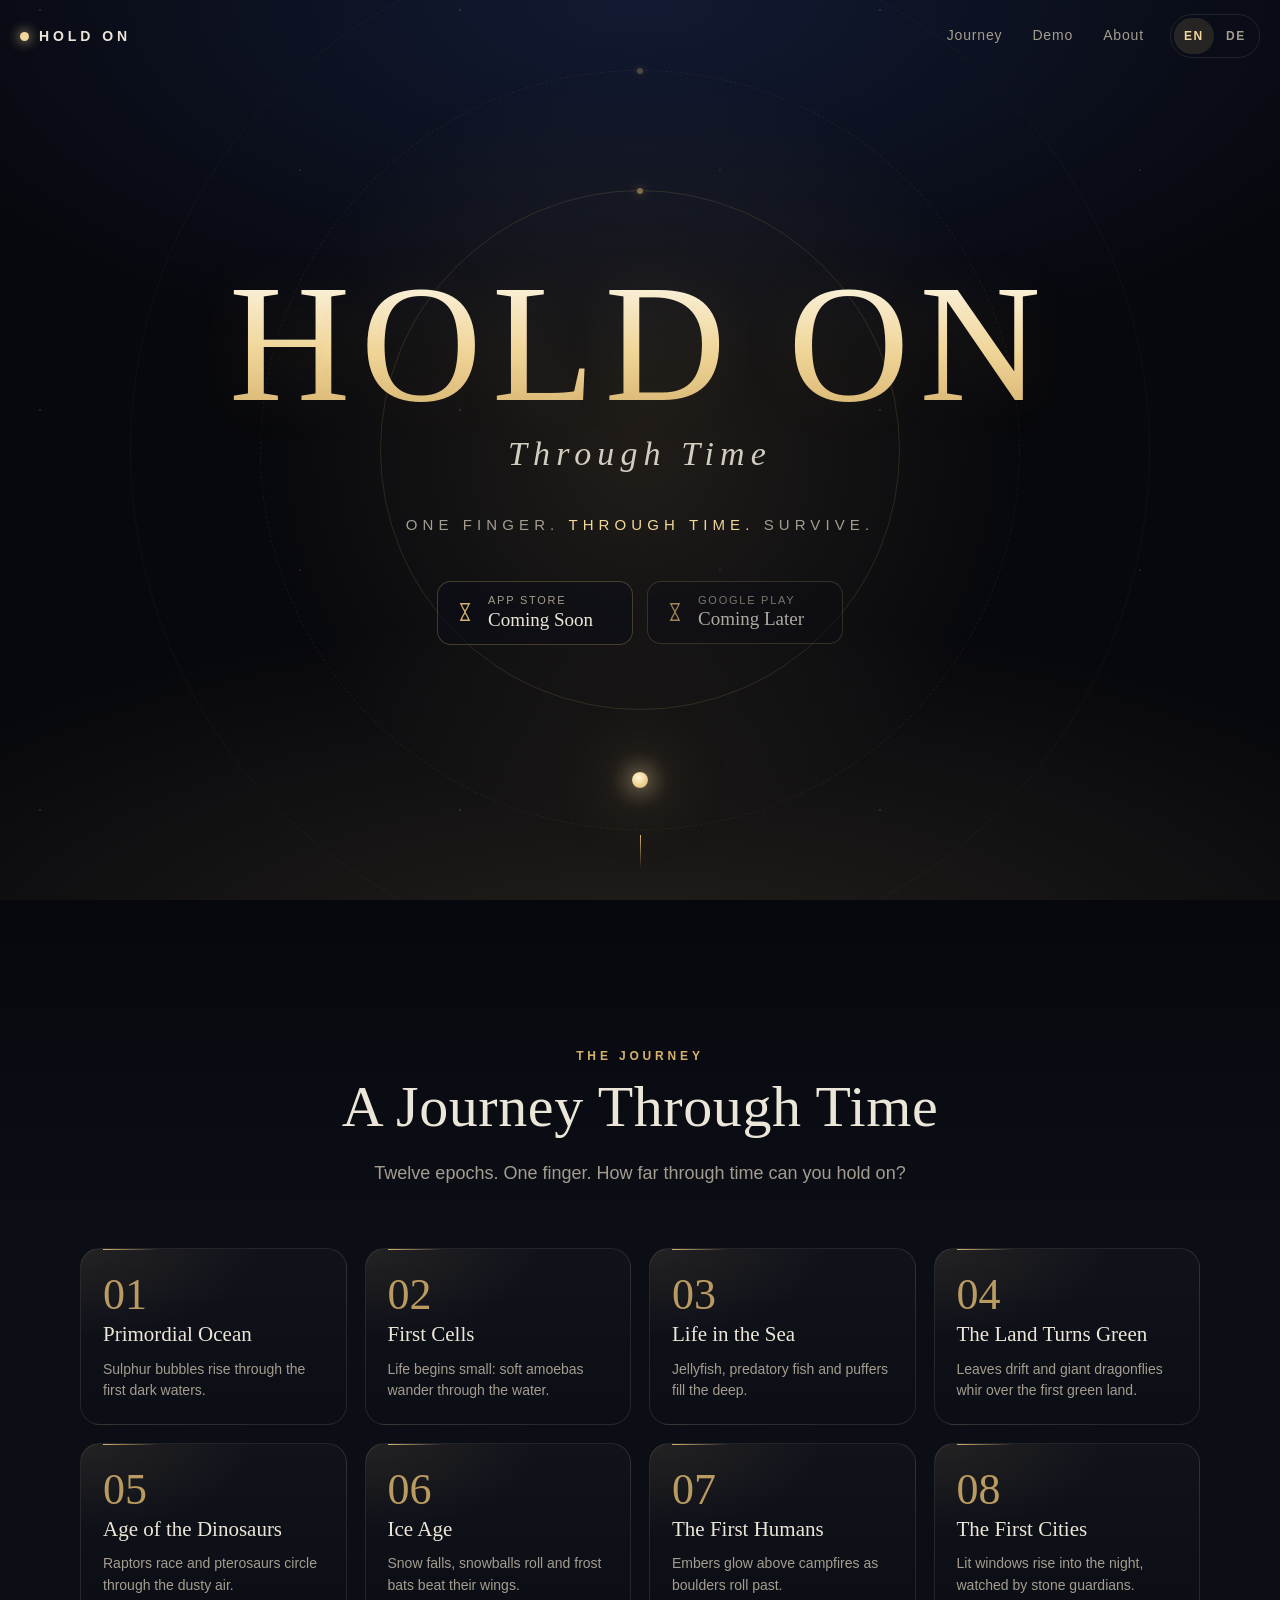
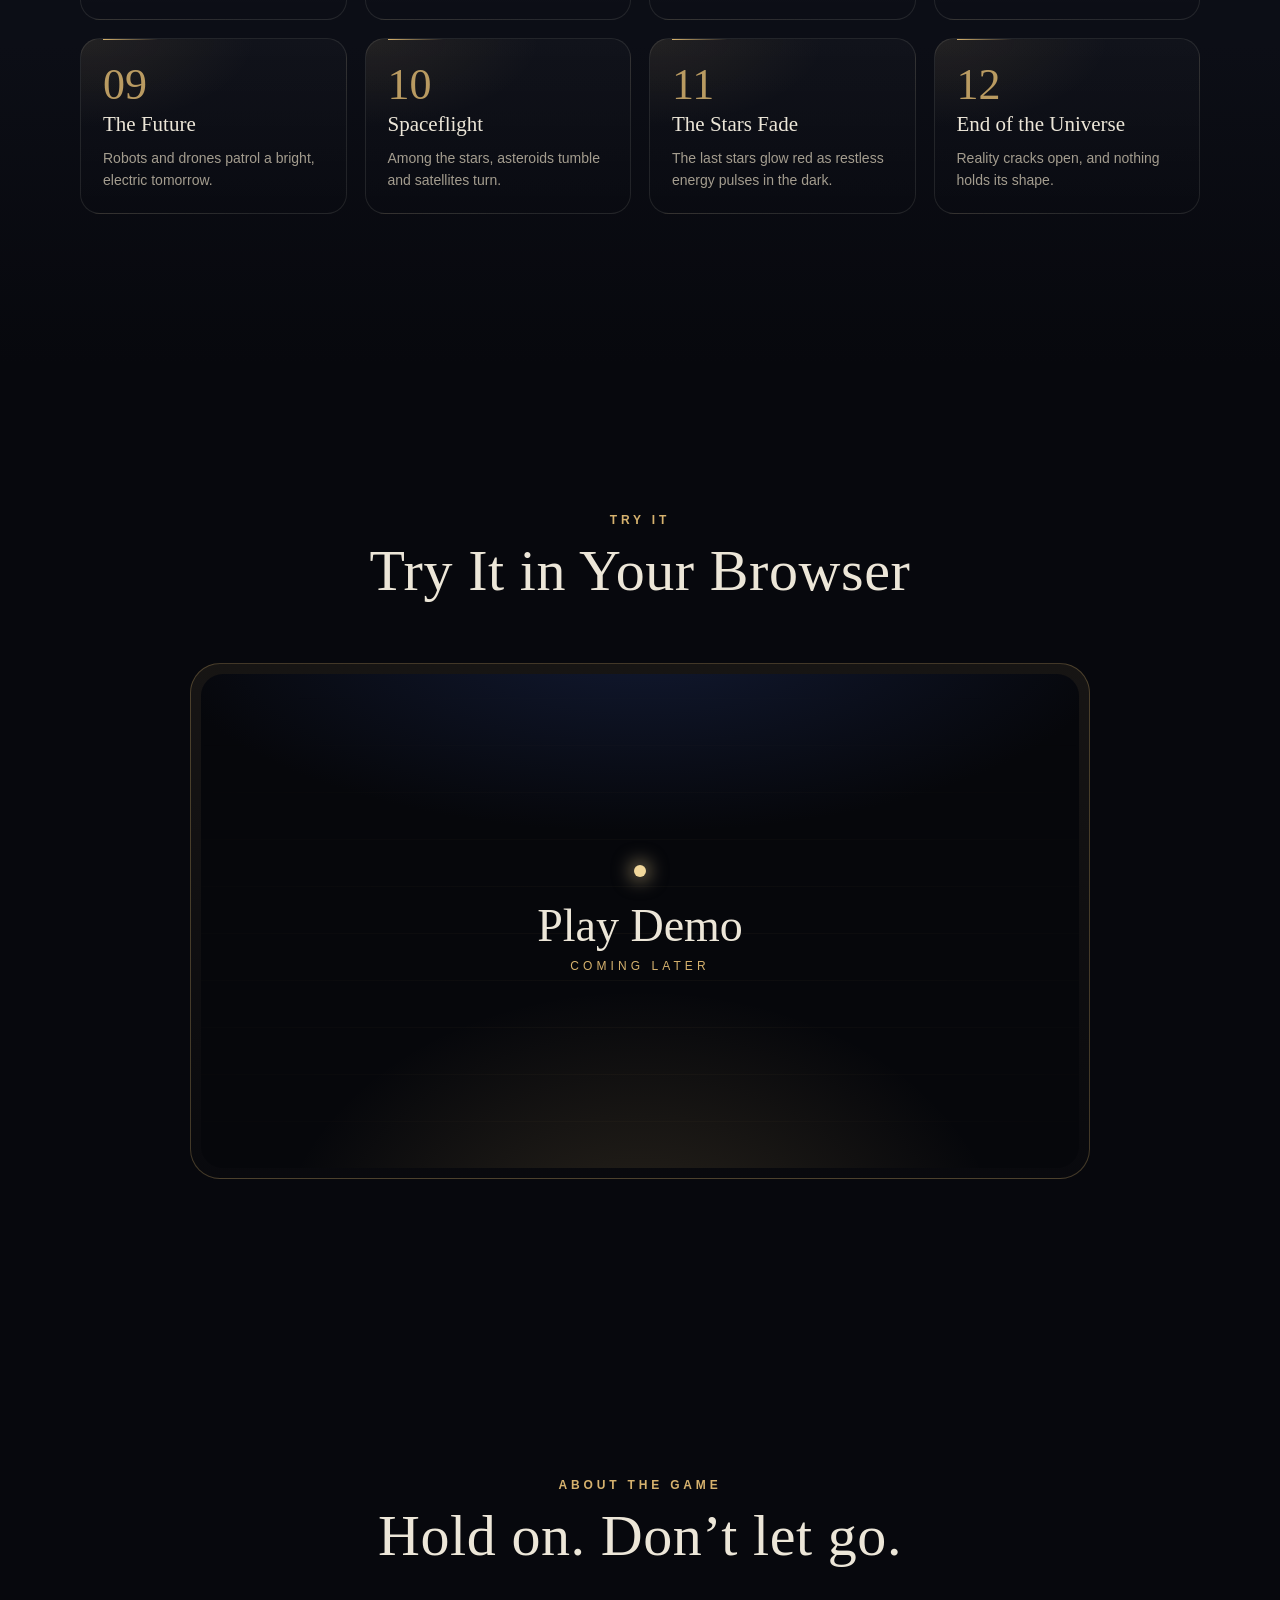
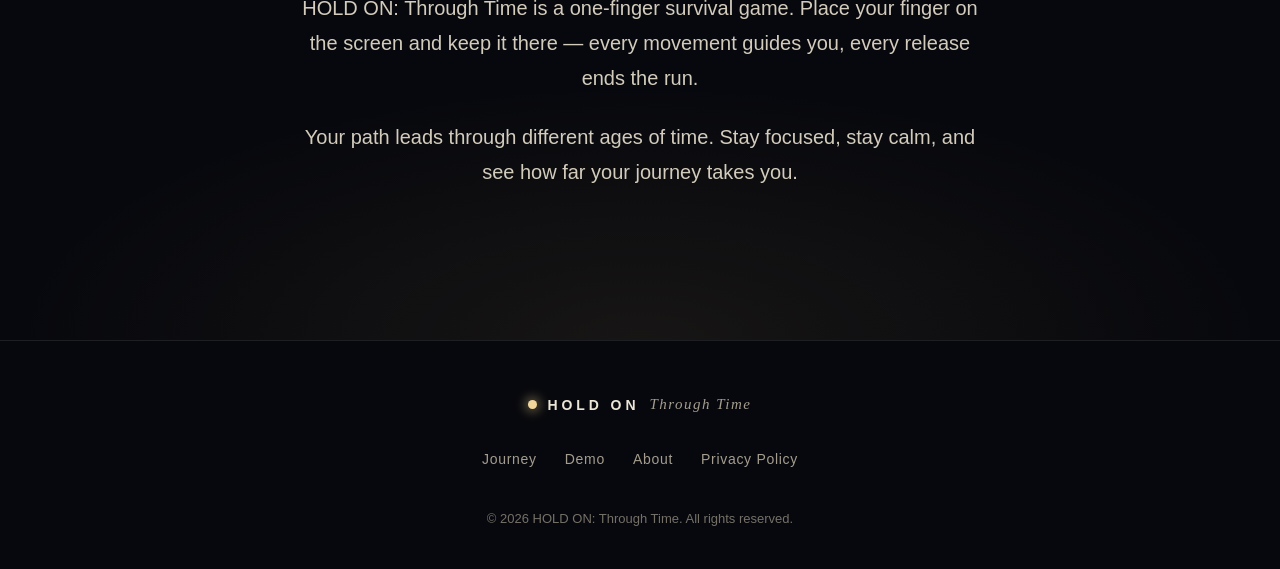
==== index.html @ a0642a9c "Add initial public website files" ====
<!doctype html>
<html lang="en" data-page="home">
  <head>
    <meta charset="utf-8" />
    <meta name="viewport" content="width=device-width, initial-scale=1, viewport-fit=cover" />
    <title>HOLD ON: Through Time</title>
    <meta name="description" content="HOLD ON: Through Time — a one-finger survival game on a journey through the ages." />
    <meta name="theme-color" content="#07080d" />
    <meta name="color-scheme" content="dark" />
    <link rel="icon" href="assets/img/favicon.svg" type="image/svg+xml" />
    <link rel="stylesheet" href="assets/css/style.css" />
  </head>
  <body>
    <a class="skip" href="#main" data-i18n="skip">Skip to content</a>

    <header class="topbar" id="top">
      <a class="brand" href="./" aria-label="HOLD ON: Through Time, home" data-i18n-label="brand.home">
        <span class="brand-dot" aria-hidden="true"></span>
        <span>HOLD ON</span>
      </a>
      <button class="menu-toggle" type="button" aria-expanded="false" aria-controls="site-nav">
        <span class="sr-only" data-i18n="menu">Menu</span>
        <span class="menu-bars" aria-hidden="true"></span>
      </button>
      <nav class="site-nav" id="site-nav" aria-label="Main" data-i18n-label="nav.main">
        <a href="#journey" data-i18n="nav.journey">Journey</a>
        <a href="#demo" data-i18n="nav.demo">Demo</a>
        <a href="#about" data-i18n="nav.about">About</a>
      </nav>
      <!-- Sprachschalter (assets/js/main.js): Wahl wird nur lokal im Browser gespeichert -->
      <div class="lang-toggle" role="group" aria-label="Language" data-i18n-label="lang.group">
        <button type="button" data-set-lang="en" lang="en" aria-label="English" aria-pressed="true">EN</button>
        <button type="button" data-set-lang="de" lang="de" aria-label="Deutsch" aria-pressed="false">DE</button>
      </div>
    </header>

    <main id="main">
      <!-- ========== HERO ========== -->
      <section class="hero" aria-labelledby="hero-title">
        <div class="hero-sky" aria-hidden="true">
          <div class="stars stars-far"></div>
          <div class="stars stars-near"></div>
          <div class="halo"></div>
          <div class="orbit orbit-1"></div>
          <div class="orbit orbit-2"></div>
          <div class="orbit orbit-3"></div>
          <div class="finger-dot"></div>
        </div>

        <div class="hero-content">
          <h1 class="hero-title" id="hero-title">
            <span class="title-main">HOLD ON</span>
            <span class="title-sub">Through Time</span>
          </h1>
          <p class="claim" data-i18n-html="hero.claim">One Finger. <span>Through Time.</span> Survive.</p>

          <ul class="stores" aria-label="Availability" data-i18n-label="stores.label">
            <li class="store">
              <svg class="store-icon" viewBox="0 0 24 24" aria-hidden="true"><path d="M7 3h10M7 21h10M8 3c0 4 3 5.5 4 9-1 3.5-4 5-4 9M16 3c0 4-3 5.5-4 9 1 3.5 4 5 4 9" /></svg>
              <!-- Offizielle Badges von Apple erst mit echtem App-Store-Link (Markenrichtlinien) -->
              <span class="store-text"><small>App Store</small><strong data-i18n="stores.soon">Coming Soon</strong></span>
            </li>
            <li class="store store-later">
              <svg class="store-icon" viewBox="0 0 24 24" aria-hidden="true"><path d="M7 3h10M7 21h10M8 3c0 4 3 5.5 4 9-1 3.5-4 5-4 9M16 3c0 4-3 5.5-4 9 1 3.5 4 5 4 9" /></svg>
              <span class="store-text"><small>Google Play</small><strong data-i18n="stores.later">Coming Later</strong></span>
            </li>
          </ul>
        </div>

        <a class="scroll-cue" href="#journey" aria-label="Scroll to the journey through time" data-i18n-label="hero.scroll">
          <span aria-hidden="true"></span>
        </a>
      </section>

      <!-- ========== JOURNEY THROUGH TIME ========== -->
      <section class="section journey" id="journey" aria-labelledby="journey-title">
        <div class="section-head reveal">
          <p class="eyebrow" data-i18n="journey.eyebrow">The journey</p>
          <h2 id="journey-title" data-i18n="journey.title">A Journey Through Time</h2>
          <p class="lead" data-i18n="journey.lead">Twelve epochs. One finger. How far through time can you hold on?</p>
        </div>

        <ol class="timeline">
          <!--
            Die zwölf Zeitalter aus dem Spiel, in Spielreihenfolge. Englisch hier, Deutsch in
            assets/js/i18n.js (epoch.N.name / epoch.N.desc). data-name-de ist der Name im Spiel.
            data-epoch und epoch-num nicht verändern.
          -->
          <li class="epoch reveal" data-epoch="1" data-name-de="Urozean">
            <span class="epoch-num">01</span>
            <span class="epoch-name" data-i18n="epoch.1.name">Primordial Ocean</span>
            <p class="epoch-desc" data-i18n="epoch.1.desc">Sulphur bubbles rise through the first dark waters.</p>
          </li>
          <li class="epoch reveal" data-epoch="2" data-name-de="Erste Zellen">
            <span class="epoch-num">02</span>
            <span class="epoch-name" data-i18n="epoch.2.name">First Cells</span>
            <p class="epoch-desc" data-i18n="epoch.2.desc">Life begins small: soft amoebas wander through the water.</p>
          </li>
          <li class="epoch reveal" data-epoch="3" data-name-de="Leben im Meer">
            <span class="epoch-num">03</span>
            <span class="epoch-name" data-i18n="epoch.3.name">Life in the Sea</span>
            <p class="epoch-desc" data-i18n="epoch.3.desc">Jellyfish, predatory fish and puffers fill the deep.</p>
          </li>
          <li class="epoch reveal" data-epoch="4" data-name-de="Das Land wird grün">
            <span class="epoch-num">04</span>
            <span class="epoch-name" data-i18n="epoch.4.name">The Land Turns Green</span>
            <p class="epoch-desc" data-i18n="epoch.4.desc">Leaves drift and giant dragonflies whir over the first green land.</p>
          </li>
          <li class="epoch reveal" data-epoch="5" data-name-de="Zeitalter der Dinosaurier">
            <span class="epoch-num">05</span>
            <span class="epoch-name" data-i18n="epoch.5.name">Age of the Dinosaurs</span>
            <p class="epoch-desc" data-i18n="epoch.5.desc">Raptors race and pterosaurs circle through the dusty air.</p>
          </li>
          <li class="epoch reveal" data-epoch="6" data-name-de="Eiszeit">
            <span class="epoch-num">06</span>
            <span class="epoch-name" data-i18n="epoch.6.name">Ice Age</span>
            <p class="epoch-desc" data-i18n="epoch.6.desc">Snow falls, snowballs roll and frost bats beat their wings.</p>
          </li>
          <li class="epoch reveal" data-epoch="7" data-name-de="Die ersten Menschen">
            <span class="epoch-num">07</span>
            <span class="epoch-name" data-i18n="epoch.7.name">The First Humans</span>
            <p class="epoch-desc" data-i18n="epoch.7.desc">Embers glow above campfires as boulders roll past.</p>
          </li>
          <li class="epoch reveal" data-epoch="8" data-name-de="Die ersten Städte">
            <span class="epoch-num">08</span>
            <span class="epoch-name" data-i18n="epoch.8.name">The First Cities</span>
            <p class="epoch-desc" data-i18n="epoch.8.desc">Lit windows rise into the night, watched by stone guardians.</p>
          </li>
          <li class="epoch reveal" data-epoch="9" data-name-de="Zukunft">
            <span class="epoch-num">09</span>
            <span class="epoch-name" data-i18n="epoch.9.name">The Future</span>
            <p class="epoch-desc" data-i18n="epoch.9.desc">Robots and drones patrol a bright, electric tomorrow.</p>
          </li>
          <li class="epoch reveal" data-epoch="10" data-name-de="Raumfahrt">
            <span class="epoch-num">10</span>
            <span class="epoch-name" data-i18n="epoch.10.name">Spaceflight</span>
            <p class="epoch-desc" data-i18n="epoch.10.desc">Among the stars, asteroids tumble and satellites turn.</p>
          </li>
          <li class="epoch reveal" data-epoch="11" data-name-de="Die Sterne verlöschen">
            <span class="epoch-num">11</span>
            <span class="epoch-name" data-i18n="epoch.11.name">The Stars Fade</span>
            <p class="epoch-desc" data-i18n="epoch.11.desc">The last stars glow red as restless energy pulses in the dark.</p>
          </li>
          <li class="epoch reveal" data-epoch="12" data-name-de="Ende des Universums">
            <span class="epoch-num">12</span>
            <span class="epoch-name" data-i18n="epoch.12.name">End of the Universe</span>
            <p class="epoch-desc" data-i18n="epoch.12.desc">Reality cracks open, and nothing holds its shape.</p>
          </li>
        </ol>
      </section>

      <!-- ========== DEMO ========== -->
      <section class="section demo" id="demo" aria-labelledby="demo-title">
        <div class="section-head reveal">
          <p class="eyebrow" data-i18n="demo.eyebrow">Try it</p>
          <h2 id="demo-title" data-i18n="demo.title">Try It in Your Browser</h2>
        </div>

        <!--
          Platz für die spätere Browser-Demo. Die Demo wird später als eigenes Paket hier eingebunden,
          z. B. als <iframe src="demo/"> im Element #demo-stage. Bis dahin: nur der Hinweis.
        -->
        <div class="demo-frame reveal">
          <div class="demo-stage" id="demo-stage" aria-live="polite">
            <div class="demo-glow" aria-hidden="true"></div>
            <div class="demo-dot" aria-hidden="true"></div>
            <p class="demo-label" data-i18n="demo.label">Play Demo</p>
            <p class="demo-status" data-i18n="demo.status">Coming Later</p>
          </div>
        </div>
      </section>

      <!-- ========== ABOUT ========== -->
      <section class="section about" id="about" aria-labelledby="about-title">
        <div class="about-inner reveal">
          <p class="eyebrow" data-i18n="about.eyebrow">About the game</p>
          <h2 id="about-title" data-i18n="about.title">Hold on. Don’t let go.</h2>
          <p data-i18n="about.p1">
            HOLD ON: Through Time is a one-finger survival game. Place your finger on the screen and keep it
            there — every movement guides you, every release ends the run.
          </p>
          <p data-i18n="about.p2">
            Your path leads through different ages of time. Stay focused, stay calm, and see how far your
            journey takes you.
          </p>
        </div>
      </section>
    </main>

    <footer class="footer">
      <div class="footer-inner">
        <a class="brand brand-footer" href="./"><span class="brand-dot" aria-hidden="true"></span><span>HOLD ON</span><em>Through Time</em></a>
        <nav class="footer-nav" aria-label="Footer" data-i18n-label="nav.footer">
          <a href="#journey" data-i18n="nav.journey">Journey</a>
          <a href="#demo" data-i18n="nav.demo">Demo</a>
          <a href="#about" data-i18n="nav.about">About</a>
          <a href="privacy/" data-i18n="nav.privacy">Privacy Policy</a>
        </nav>
        <p class="copyright">© <span data-year>2026</span> HOLD ON: Through Time. <span data-i18n="footer.rights">All rights reserved.</span></p>
      </div>
    </footer>

    <script src="assets/js/i18n.js" defer></script>
    <script src="assets/js/main.js" defer></script>
  </body>
</html>
---- assets/css/style.css ----
/* HOLD ON: Through Time — offizielle Website
   Dunkel, ruhig, goldene Akzente. Keine externen Schriften, Bilder oder Dienste. */

:root {
  --bg: #07080d;
  --bg-2: #0c0e16;
  --ink: #ece6d8;
  --muted: #a49d8f;
  --faint: rgba(236, 230, 216, 0.1);
  --line: rgba(214, 178, 110, 0.28);
  --gold: #d6b26e;
  --gold-bright: #f1d79b;
  --gold-deep: #8a6a33;
  --night: #121a33;
  --radius: 20px;
  --serif: 'Iowan Old Style', 'Palatino Linotype', Palatino, 'Book Antiqua', Georgia, 'Times New Roman', serif;
  --sans: -apple-system, BlinkMacSystemFont, 'SF Pro Text', 'Segoe UI', Roboto, 'Helvetica Neue', Arial, sans-serif;
  --gutter: max(20px, env(safe-area-inset-left, 0px));
  --ease: cubic-bezier(0.22, 0.61, 0.36, 1);
}

*,
*::before,
*::after {
  box-sizing: border-box;
}

html {
  scroll-behavior: smooth;
  -webkit-text-size-adjust: 100%;
}

body {
  margin: 0;
  background: var(--bg);
  color: var(--ink);
  font: 400 17px/1.65 var(--sans);
  -webkit-font-smoothing: antialiased;
  overflow-x: hidden;
}

a {
  color: inherit;
}

a:focus-visible,
button:focus-visible {
  outline: 2px solid var(--gold-bright);
  outline-offset: 4px;
  border-radius: 6px;
}

.sr-only {
  position: absolute;
  width: 1px;
  height: 1px;
  overflow: hidden;
  clip: rect(0 0 0 0);
  white-space: nowrap;
}

.skip {
  position: absolute;
  left: 16px;
  top: -60px;
  z-index: 100;
  padding: 10px 16px;
  border-radius: 10px;
  background: var(--gold);
  color: #17120a;
  font-weight: 600;
  text-decoration: none;
  transition: top 0.2s;
}

.skip:focus {
  top: 16px;
}

.eyebrow {
  margin: 0 0 14px;
  font: 600 12px/1 var(--sans);
  letter-spacing: 0.32em;
  text-transform: uppercase;
  color: var(--gold);
}

h1,
h2,
h3 {
  font-family: var(--serif);
  font-weight: 400;
  letter-spacing: 0.01em;
  margin: 0;
}

/* ---------- Kopfzeile ---------- */

.topbar {
  position: fixed;
  inset: 0 0 auto;
  z-index: 50;
  display: flex;
  align-items: center;
  justify-content: space-between;
  padding: calc(14px + env(safe-area-inset-top, 0px)) var(--gutter) 14px;
  transition: background 0.4s var(--ease), border-color 0.4s var(--ease);
  border-bottom: 1px solid transparent;
}

.topbar.scrolled {
  background: rgba(7, 8, 13, 0.78);
  -webkit-backdrop-filter: blur(14px);
  backdrop-filter: blur(14px);
  border-bottom-color: var(--faint);
}

.brand {
  display: inline-flex;
  align-items: center;
  gap: 10px;
  font: 600 14px/1 var(--sans);
  letter-spacing: 0.28em;
  text-decoration: none;
}

/* Marke links, Navigation und Sprachschalter rechts */
.topbar .brand {
  margin-right: auto;
}

.brand-dot {
  width: 9px;
  height: 9px;
  border-radius: 50%;
  background: var(--gold-bright);
  box-shadow: 0 0 12px 2px rgba(241, 215, 155, 0.55);
}

.site-nav {
  display: flex;
  gap: 30px;
}

.site-nav a {
  font-size: 14px;
  letter-spacing: 0.06em;
  text-decoration: none;
  color: var(--muted);
  transition: color 0.2s;
}

.site-nav a:hover {
  color: var(--ink);
}

.menu-toggle {
  display: none;
}

/* Sprachschalter EN/DE (nur mit JavaScript, siehe assets/js/main.js) */
.lang-toggle {
  display: none;
  align-items: center;
  gap: 2px;
  margin-left: 26px;
  padding: 3px;
  border: 1px solid var(--faint);
  border-radius: 999px;
}

.js .lang-toggle {
  display: inline-flex;
}

.lang-toggle button {
  min-width: 40px;
  min-height: 36px;
  padding: 0 10px;
  border: 0;
  border-radius: 999px;
  background: none;
  color: var(--muted);
  font: 600 12px/1 var(--sans);
  letter-spacing: 0.14em;
  cursor: pointer;
  transition: color 0.2s, background 0.2s;
}

.lang-toggle button:hover {
  color: var(--ink);
}

.lang-toggle button[aria-pressed='true'] {
  background: rgba(214, 178, 110, 0.14);
  color: var(--gold-bright);
}

@media (max-width: 720px) {
  .lang-toggle {
    order: 1;
    margin-left: 0;
    margin-right: 4px;
  }

  .menu-toggle {
    order: 2;
    display: grid;
    place-items: center;
    width: 44px;
    height: 44px;
    margin-right: -10px;
    padding: 0;
    border: 0;
    background: none;
    color: var(--ink);
    cursor: pointer;
  }

  .menu-bars,
  .menu-bars::before {
    display: block;
    width: 20px;
    height: 1.5px;
    background: currentColor;
    border-radius: 2px;
    transition: transform 0.3s var(--ease);
  }

  .menu-bars {
    position: relative;
    transform: translateY(-3px);
  }

  .menu-bars::before {
    content: '';
    position: absolute;
    top: 6px;
  }

  .menu-toggle[aria-expanded='true'] .menu-bars {
    transform: translateY(0) rotate(45deg);
  }

  .menu-toggle[aria-expanded='true'] .menu-bars::before {
    top: 0;
    transform: rotate(-90deg);
  }

  .site-nav {
    position: absolute;
    top: 100%;
    left: 0;
    right: 0;
    flex-direction: column;
    gap: 0;
    padding: 8px var(--gutter) 18px;
    background: rgba(7, 8, 13, 0.95);
    -webkit-backdrop-filter: blur(14px);
    backdrop-filter: blur(14px);
    border-bottom: 1px solid var(--faint);
    opacity: 0;
    visibility: hidden;
    transform: translateY(-6px);
    transition: opacity 0.25s, transform 0.25s var(--ease), visibility 0.25s;
  }

  .site-nav.open {
    opacity: 1;
    visibility: visible;
    transform: none;
  }

  .site-nav a {
    padding: 13px 0;
    font-size: 17px;
    border-bottom: 1px solid var(--faint);
  }

  .site-nav a:last-child {
    border-bottom: 0;
  }
}

/* ---------- Hero ---------- */

.hero {
  position: relative;
  min-height: 100vh;
  min-height: 100svh;
  display: grid;
  place-items: center;
  padding: 120px var(--gutter) 110px;
  overflow: hidden;
  isolation: isolate;
  background:
    radial-gradient(120% 70% at 50% 110%, rgba(214, 178, 110, 0.14), transparent 60%),
    radial-gradient(90% 60% at 50% 0%, var(--night), transparent 70%),
    var(--bg);
}

.hero-sky {
  position: absolute;
  inset: 0;
  z-index: -1;
  pointer-events: none;
}

/* Sterne: zwei Ebenen aus vielen kleinen radialen Verläufen, langsam driftend */
.stars {
  position: absolute;
  inset: -50% 0 0;
  background-repeat: repeat;
}

.stars-far {
  background-image:
    radial-gradient(1px 1px at 20px 30px, rgba(255, 255, 255, 0.55), transparent 60%),
    radial-gradient(1px 1px at 120px 80px, rgba(255, 255, 255, 0.4), transparent 60%),
    radial-gradient(1px 1px at 200px 160px, rgba(241, 215, 155, 0.5), transparent 60%),
    radial-gradient(1px 1px at 60px 210px, rgba(255, 255, 255, 0.35), transparent 60%),
    radial-gradient(1px 1px at 260px 40px, rgba(255, 255, 255, 0.45), transparent 60%);
  background-size: 300px 260px;
  opacity: 0.7;
  animation: drift 160s linear infinite;
}

.stars-near {
  background-image:
    radial-gradient(1.5px 1.5px at 40px 60px, rgba(255, 255, 255, 0.8), transparent 60%),
    radial-gradient(1.5px 1.5px at 300px 220px, rgba(241, 215, 155, 0.75), transparent 60%),
    radial-gradient(1.2px 1.2px at 170px 330px, rgba(255, 255, 255, 0.6), transparent 60%);
  background-size: 420px 400px;
  opacity: 0.6;
  animation: drift 90s linear infinite;
}

@keyframes drift {
  to {
    transform: translateY(50%);
  }
}

.halo {
  position: absolute;
  left: 50%;
  top: 50%;
  width: min(120vw, 1100px);
  aspect-ratio: 1;
  transform: translate(-50%, -50%);
  background: radial-gradient(closest-side, rgba(214, 178, 110, 0.12), transparent 70%);
  animation: breathe 9s ease-in-out infinite;
}

@keyframes breathe {
  50% {
    opacity: 0.55;
    transform: translate(-50%, -50%) scale(1.06);
  }
}

/* Umlaufbahnen wie ein Zifferblatt der Zeit */
.orbit {
  position: absolute;
  left: 50%;
  top: 50%;
  border-radius: 50%;
  border: 1px solid var(--line);
  transform: translate(-50%, -50%);
}

.orbit::after {
  content: '';
  position: absolute;
  top: -3px;
  left: 50%;
  width: 6px;
  height: 6px;
  margin-left: -3px;
  border-radius: 50%;
  background: var(--gold);
  box-shadow: 0 0 10px rgba(214, 178, 110, 0.8);
}

.orbit-1 {
  width: min(78vw, 520px);
  aspect-ratio: 1;
  opacity: 0.55;
  animation: turn 60s linear infinite;
}

.orbit-2 {
  width: min(108vw, 760px);
  aspect-ratio: 1;
  opacity: 0.32;
  border-style: dashed;
  animation: turn 120s linear infinite reverse;
}

.orbit-3 {
  width: min(140vw, 1020px);
  aspect-ratio: 1;
  opacity: 0.18;
  animation: turn 200s linear infinite;
}

@keyframes turn {
  to {
    transform: translate(-50%, -50%) rotate(360deg);
  }
}

/* Der eine Finger: ein warmer, ruhig schwebender Lichtpunkt */
.finger-dot {
  position: absolute;
  left: 50%;
  top: calc(100% - 120px); /* unter dem Inhalt, über dem Scroll-Hinweis */
  width: 16px;
  height: 16px;
  margin: -8px 0 0 -8px;
  border-radius: 50%;
  background: radial-gradient(circle at 40% 35%, #fff6dd, var(--gold-bright) 45%, var(--gold) 100%);
  box-shadow: 0 0 22px 6px rgba(241, 215, 155, 0.45), 0 0 70px 18px rgba(214, 178, 110, 0.18);
  animation: hover-dot 7s ease-in-out infinite;
}

@keyframes hover-dot {
  25% {
    transform: translate(-26px, -10px);
  }
  50% {
    transform: translate(8px, -22px);
  }
  75% {
    transform: translate(24px, -6px);
  }
}

.hero-content {
  text-align: center;
  max-width: 900px;
  animation: rise 1.4s var(--ease) both;
}

@keyframes rise {
  from {
    opacity: 0;
    transform: translateY(18px);
  }
}

.hero-title {
  display: flex;
  flex-direction: column;
  align-items: center;
  gap: 6px;
}

.title-main {
  font-size: clamp(64px, 16vw, 168px);
  line-height: 0.92;
  letter-spacing: 0.06em;
  background: linear-gradient(180deg, #fbf3df 10%, var(--gold-bright) 55%, var(--gold) 100%);
  -webkit-background-clip: text;
  background-clip: text;
  color: transparent;
  text-shadow: 0 0 60px rgba(214, 178, 110, 0.12);
}

.title-sub {
  font-size: clamp(20px, 4.6vw, 34px);
  font-style: italic;
  letter-spacing: 0.18em;
  color: var(--ink);
  opacity: 0.88;
}

.claim {
  margin: 30px 0 0;
  font: 500 clamp(13px, 3.4vw, 15px) / 1.6 var(--sans);
  letter-spacing: 0.34em;
  text-transform: uppercase;
  color: var(--muted);
}

.claim span {
  color: var(--gold-bright);
}

.stores {
  display: flex;
  flex-wrap: wrap;
  justify-content: center;
  gap: 14px;
  margin: 44px 0 0;
  padding: 0;
  list-style: none;
}

.store {
  display: flex;
  align-items: center;
  gap: 12px;
  min-width: 196px;
  padding: 12px 22px 12px 16px;
  border: 1px solid var(--line);
  border-radius: 14px;
  background: rgba(12, 14, 22, 0.6);
  -webkit-backdrop-filter: blur(8px);
  backdrop-filter: blur(8px);
}

.store-icon {
  width: 22px;
  height: 22px;
  flex: none;
  fill: none;
  stroke: var(--gold);
  stroke-width: 1.4;
  stroke-linecap: round;
  stroke-linejoin: round;
}

.store-text {
  display: flex;
  flex-direction: column;
  text-align: left;
  line-height: 1.25;
}

.store-text small {
  font-size: 11px;
  letter-spacing: 0.16em;
  text-transform: uppercase;
  color: var(--muted);
}

.store-text strong {
  font-family: var(--serif);
  font-weight: 400;
  font-size: 19px;
  color: var(--ink);
}

.store-later {
  opacity: 0.72;
}

.scroll-cue {
  position: absolute;
  bottom: calc(26px + env(safe-area-inset-bottom, 0px));
  left: 50%;
  display: grid;
  place-items: center;
  width: 44px;
  height: 44px;
  margin-left: -22px;
}

.scroll-cue span {
  width: 1px;
  height: 34px;
  background: linear-gradient(var(--gold), transparent);
  animation: cue 2.4s ease-in-out infinite;
}

@keyframes cue {
  0% {
    transform: scaleY(0);
    transform-origin: top;
  }
  50% {
    transform: scaleY(1);
    transform-origin: top;
  }
  51% {
    transform-origin: bottom;
  }
  100% {
    transform: scaleY(0);
    transform-origin: bottom;
  }
}

/* ---------- Abschnitte ---------- */

.section {
  position: relative;
  padding: clamp(90px, 14vw, 150px) var(--gutter);
}

.section-head {
  max-width: 720px;
  margin: 0 auto 60px;
  text-align: center;
}

.section h2 {
  font-size: clamp(36px, 7vw, 58px);
  line-height: 1.08;
}

.lead {
  margin: 20px auto 0;
  max-width: 560px;
  color: var(--muted);
  font-size: 18px;
}

.placeholder-note {
  display: inline-block;
  margin: 22px 0 0;
  padding: 6px 14px;
  border: 1px dashed var(--line);
  border-radius: 999px;
  font-size: 13px;
  letter-spacing: 0.04em;
  color: var(--muted);
}

/* ---------- Reise durch die Zeit ---------- */

.journey {
  background:
    linear-gradient(180deg, var(--bg), var(--bg-2) 30%, var(--bg-2) 70%, var(--bg)),
    var(--bg);
}

.timeline {
  position: relative;
  display: grid;
  grid-template-columns: repeat(4, minmax(0, 1fr));
  gap: 18px;
  max-width: 1120px;
  margin: 0 auto;
  padding: 0;
  list-style: none;
  counter-reset: epoch;
}

.epoch {
  position: relative;
  display: flex;
  flex-direction: column;
  gap: 4px;
  min-height: 168px;
  padding: 24px 22px 22px;
  border: 1px solid var(--faint);
  border-radius: var(--radius);
  background:
    radial-gradient(120% 90% at 0% 0%, rgba(214, 178, 110, 0.09), transparent 55%),
    linear-gradient(180deg, rgba(255, 255, 255, 0.025), rgba(255, 255, 255, 0.005));
  overflow: hidden;
  transition: border-color 0.4s var(--ease), transform 0.4s var(--ease);
}

.epoch::after {
  /* feine Goldlinie oben, wächst beim Überfahren */
  content: '';
  position: absolute;
  left: 22px;
  right: 22px;
  top: 0;
  height: 1px;
  background: linear-gradient(90deg, var(--gold), transparent);
  transform: scaleX(0.25);
  transform-origin: left;
  transition: transform 0.6s var(--ease);
}

.epoch:hover {
  border-color: var(--line);
  transform: translateY(-3px);
}

.epoch:hover::after {
  transform: scaleX(1);
}

.epoch-num {
  font: 400 44px/1 var(--serif);
  color: var(--gold);
  opacity: 0.85;
}

.epoch-name {
  margin-top: auto;
  font: 400 21px/1.3 var(--serif);
}

.epoch-tbd {
  font-size: 12px;
  letter-spacing: 0.18em;
  text-transform: uppercase;
  color: var(--muted);
}

/* Vorbereitet für die spätere Kurzbeschreibung einer Epoche (ersetzt .epoch-tbd) */
.epoch-desc {
  margin: 6px 0 0;
  font-size: 14px;
  line-height: 1.55;
  color: var(--muted);
}

@media (max-width: 960px) {
  .timeline {
    grid-template-columns: repeat(3, minmax(0, 1fr));
  }
}

/* Schmal: eine senkrechte Zeitleiste mit Goldfaden */
@media (max-width: 640px) {
  .timeline {
    grid-template-columns: 1fr;
    gap: 14px;
    padding-left: 26px;
  }

  .timeline::before {
    content: '';
    position: absolute;
    left: 6px;
    top: 10px;
    bottom: 10px;
    width: 1px;
    background: linear-gradient(var(--gold), var(--line) 40%, transparent);
  }

  .epoch {
    min-height: 0;
    flex-direction: row;
    align-items: baseline;
    flex-wrap: wrap;
    column-gap: 16px;
    padding: 18px 20px;
  }

  .epoch::before {
    content: '';
    position: absolute;
    left: -24px;
    top: 26px;
    width: 9px;
    height: 9px;
    border-radius: 50%;
    background: var(--bg);
    border: 1px solid var(--gold);
  }

  .epoch {
    overflow: visible;
  }

  .epoch-num {
    font-size: 30px;
  }

  .epoch-name {
    margin-top: 0;
    font-size: 20px;
  }

  .epoch-tbd,
  .epoch-desc {
    flex-basis: 100%;
  }
}

/* ---------- Demo ---------- */

.demo-frame {
  max-width: 900px;
  margin: 0 auto;
  padding: 10px;
  border: 1px solid var(--line);
  border-radius: 30px;
  background: linear-gradient(180deg, rgba(214, 178, 110, 0.08), rgba(214, 178, 110, 0.01));
}

.demo-stage {
  position: relative;
  display: grid;
  place-content: center;
  justify-items: center;
  gap: 6px;
  aspect-ratio: 16 / 9;
  border-radius: 22px;
  overflow: hidden;
  text-align: center;
  background:
    radial-gradient(60% 80% at 50% 120%, rgba(214, 178, 110, 0.18), transparent 70%),
    radial-gradient(80% 60% at 50% -10%, var(--night), transparent 70%),
    #06070b;
}

.demo-glow {
  position: absolute;
  inset: 0;
  background: repeating-linear-gradient(0deg, transparent 0 46px, rgba(214, 178, 110, 0.05) 46px 47px);
  mask-image: radial-gradient(70% 70% at 50% 60%, #000, transparent);
  -webkit-mask-image: radial-gradient(70% 70% at 50% 60%, #000, transparent);
  animation: scan 14s linear infinite;
}

@keyframes scan {
  to {
    background-position: 0 470px;
  }
}

.demo-dot {
  width: 12px;
  height: 12px;
  margin-bottom: 18px;
  border-radius: 50%;
  background: var(--gold-bright);
  box-shadow: 0 0 18px 4px rgba(241, 215, 155, 0.5);
  animation: pulse 2.6s ease-in-out infinite;
}

@keyframes pulse {
  50% {
    transform: scale(1.35);
    opacity: 0.7;
  }
}

.demo-label {
  position: relative;
  margin: 0;
  font: 400 clamp(28px, 6vw, 46px) / 1.1 var(--serif);
}

.demo-status {
  position: relative;
  margin: 0;
  font-size: 12px;
  letter-spacing: 0.34em;
  text-transform: uppercase;
  color: var(--gold);
}

@media (max-width: 640px) {
  .demo-stage {
    aspect-ratio: 4 / 5;
  }
}

/* ---------- About ---------- */

.about {
  background: radial-gradient(70% 60% at 50% 100%, rgba(214, 178, 110, 0.08), transparent 70%);
}

.about-inner {
  max-width: 680px;
  margin: 0 auto;
  text-align: center;
}

.about-inner p:not(.eyebrow) {
  margin: 24px 0 0;
  font-size: clamp(17px, 2.6vw, 20px);
  line-height: 1.75;
  color: #d3ccbd;
}

/* ---------- Footer ---------- */

.footer {
  border-top: 1px solid var(--faint);
  padding: 56px var(--gutter) calc(40px + env(safe-area-inset-bottom, 0px));
}

.footer-inner {
  display: grid;
  justify-items: center;
  gap: 26px;
  max-width: 1120px;
  margin: 0 auto;
  text-align: center;
}

.brand-footer em {
  font: italic 400 15px/1 var(--serif);
  letter-spacing: 0.1em;
  color: var(--muted);
}

.footer-nav {
  display: flex;
  flex-wrap: wrap;
  justify-content: center;
  gap: 8px 28px;
}

.footer-nav a {
  display: inline-block;
  padding: 10px 0;
  font-size: 14px;
  letter-spacing: 0.05em;
  color: var(--muted);
  text-decoration: none;
}

.footer-nav a:hover {
  color: var(--gold-bright);
}

.copyright {
  margin: 0;
  font-size: 13px;
  color: rgba(164, 157, 143, 0.7);
}

/* ---------- Unterseiten (Privacy) ---------- */

.page {
  max-width: 760px;
  margin: 0 auto;
  padding: calc(130px + env(safe-area-inset-top, 0px)) var(--gutter) 100px;
}

.page h1 {
  font-size: clamp(38px, 8vw, 60px);
  line-height: 1.08;
}

/* Lange deutsche Wörter ("Datenschutzerklärung") auf schmalen Handys trennen statt überstehen */
.page h1,
.lang-block h2,
.lang-block h3 {
  -webkit-hyphens: auto;
  hyphens: auto;
  overflow-wrap: break-word;
}

.draft-banner {
  margin: 28px 0 0;
  padding: 16px 20px;
  border: 1px dashed var(--gold);
  border-radius: 14px;
  background: rgba(214, 178, 110, 0.07);
  color: var(--gold-bright);
  font-size: 15px;
}

.draft-banner strong {
  letter-spacing: 0.12em;
}

.lang-switch {
  display: flex;
  gap: 8px;
  margin: 34px 0 0;
}

.lang-switch a {
  min-width: 44px;
  min-height: 44px;
  display: grid;
  place-items: center;
  padding: 0 16px;
  border: 1px solid var(--faint);
  border-radius: 999px;
  font-size: 13px;
  letter-spacing: 0.14em;
  text-decoration: none;
  color: var(--muted);
}

.lang-switch a:hover {
  border-color: var(--line);
  color: var(--ink);
}

/* Gewählte Sprache (mit JavaScript, siehe assets/js/main.js) */
.lang-switch a[aria-current='true'] {
  border-color: var(--line);
  color: var(--gold-bright);
}

.lang-block {
  margin-top: 56px;
  padding-top: 40px;
  border-top: 1px solid var(--faint);
  scroll-margin-top: 90px;
}

.lang-block h2 {
  font-size: 30px;
  margin-bottom: 8px;
}

.lang-block h3 {
  margin: 34px 0 6px;
  font-size: 21px;
  color: var(--gold-bright);
}

.lang-block p,
.lang-block li {
  color: #d3ccbd;
}

.todo {
  display: block;
  margin: 8px 0 0;
  padding: 12px 16px;
  border-left: 2px solid var(--gold);
  background: rgba(255, 255, 255, 0.03);
  color: var(--muted);
  font-size: 14px;
  font-style: italic;
}

.back-link {
  display: inline-flex;
  align-items: center;
  min-height: 44px;
  margin-top: 56px;
  color: var(--gold);
  text-decoration: none;
  letter-spacing: 0.06em;
}

/* ---------- Einblenden beim Scrollen (nur mit JavaScript, sonst alles sichtbar) ---------- */

.js .reveal {
  opacity: 0;
  transform: translateY(22px);
  transition: opacity 0.9s var(--ease), transform 0.9s var(--ease);
}

.js .reveal.visible {
  opacity: 1;
  transform: none;
}

.js .timeline .reveal.visible {
  transition-delay: calc(var(--i, 0) * 60ms);
}

/* ---------- Weniger Bewegung ---------- */

@media (prefers-reduced-motion: reduce) {
  html {
    scroll-behavior: auto;
  }

  *,
  *::before,
  *::after {
    animation: none !important;
    transition-duration: 0.01ms !important;
  }

  .js .reveal {
    opacity: 1;
    transform: none;
  }
}
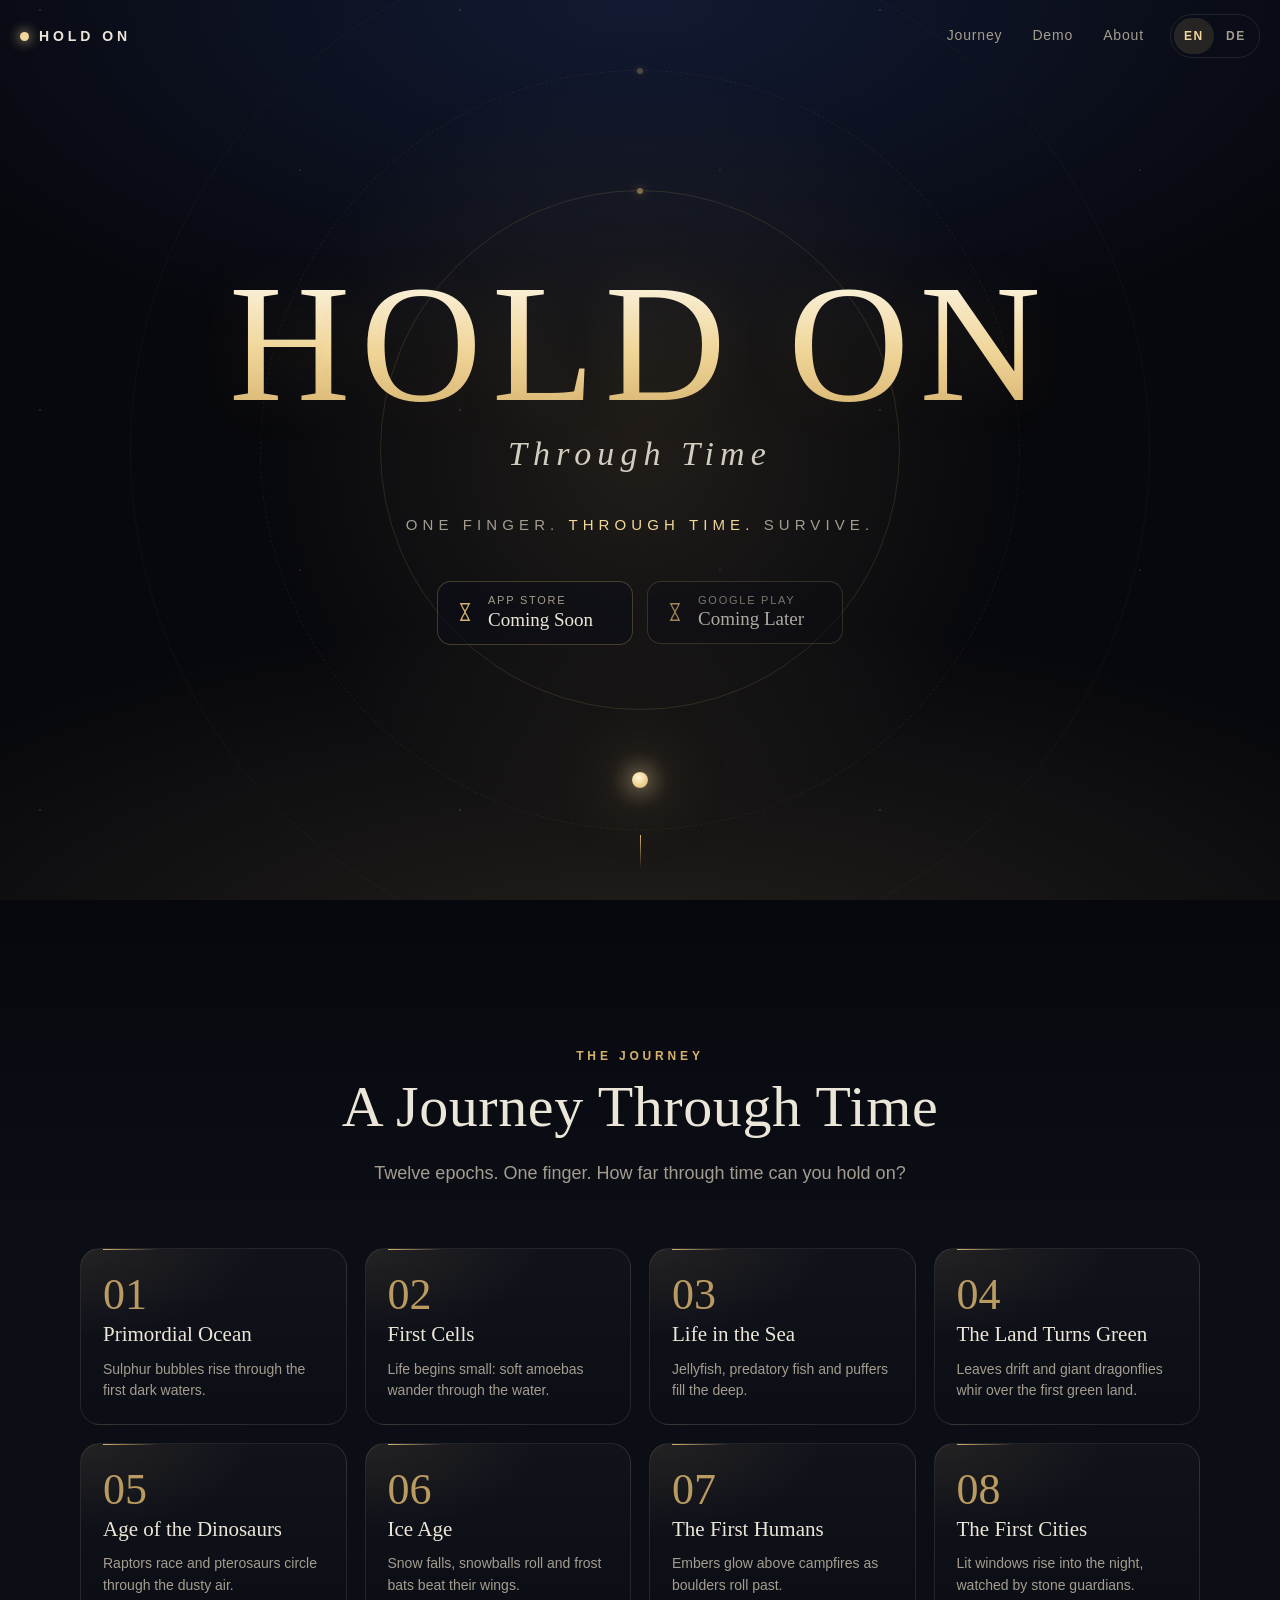
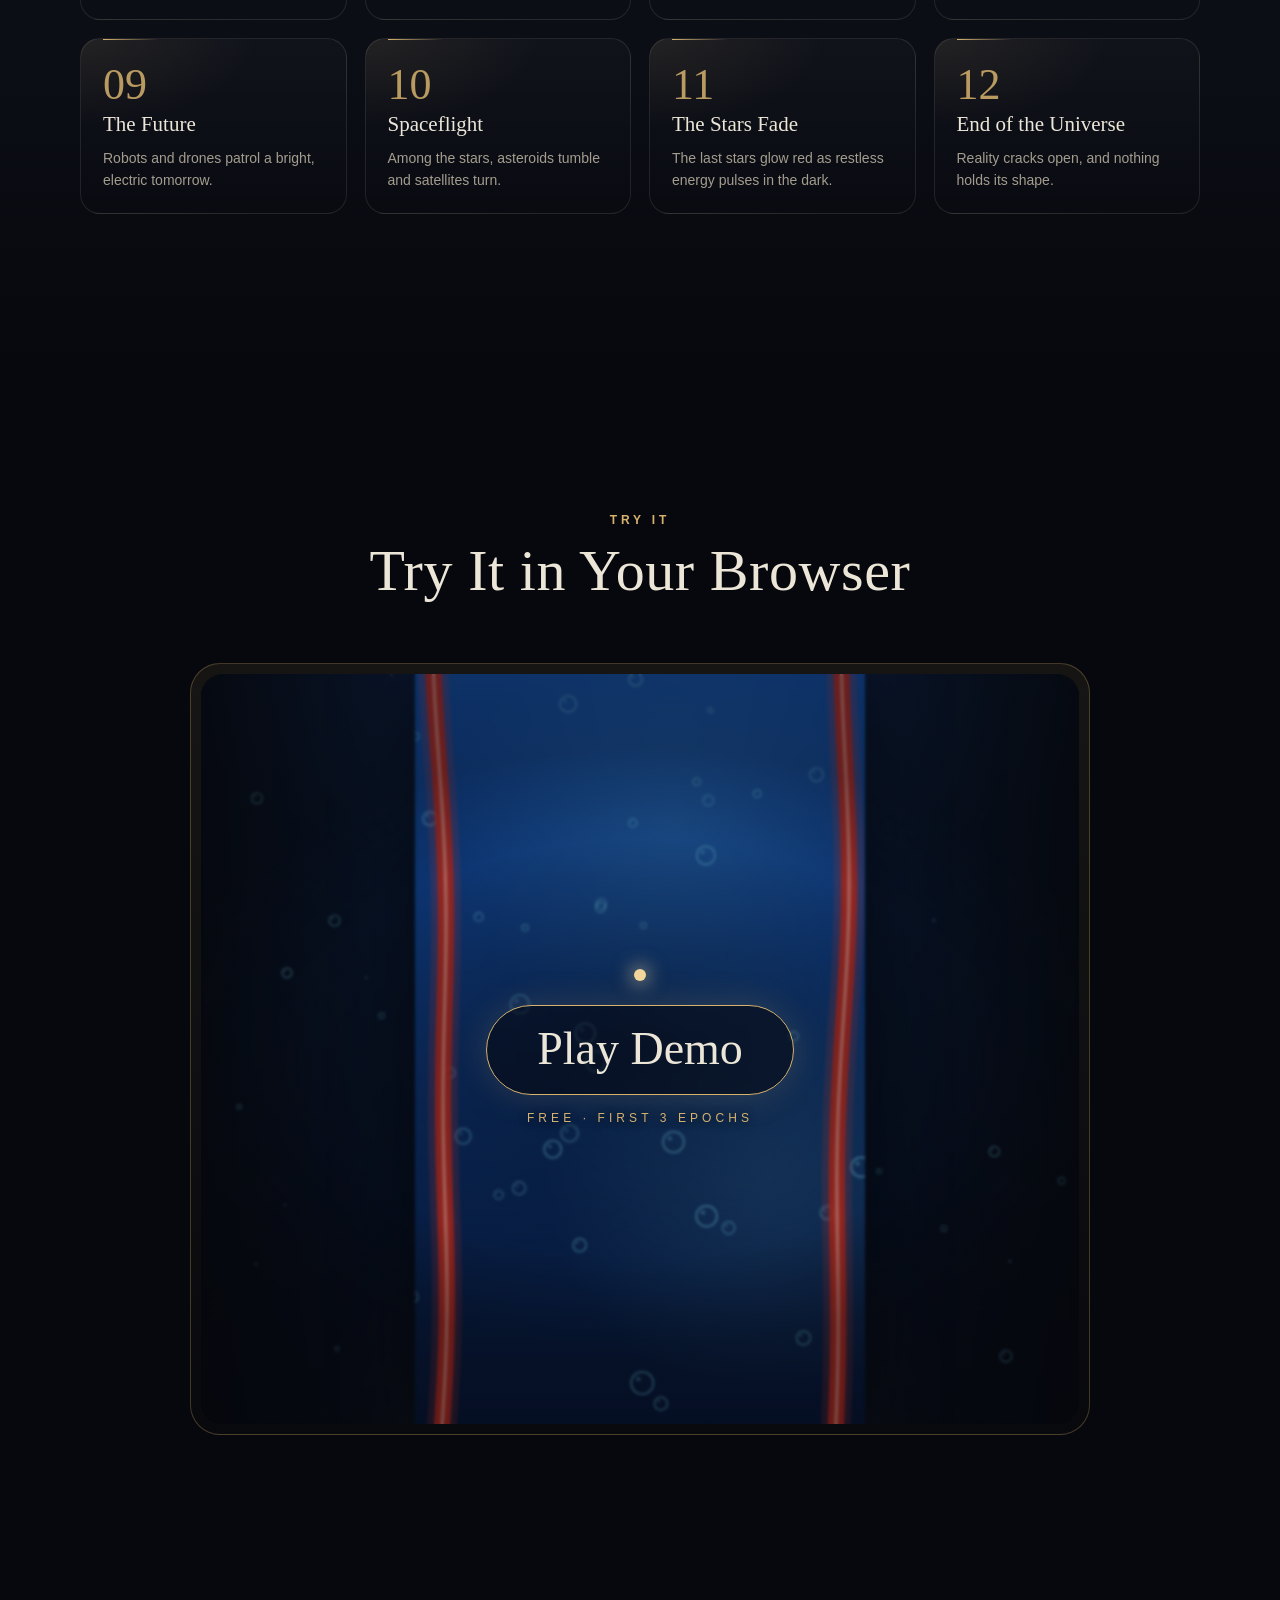
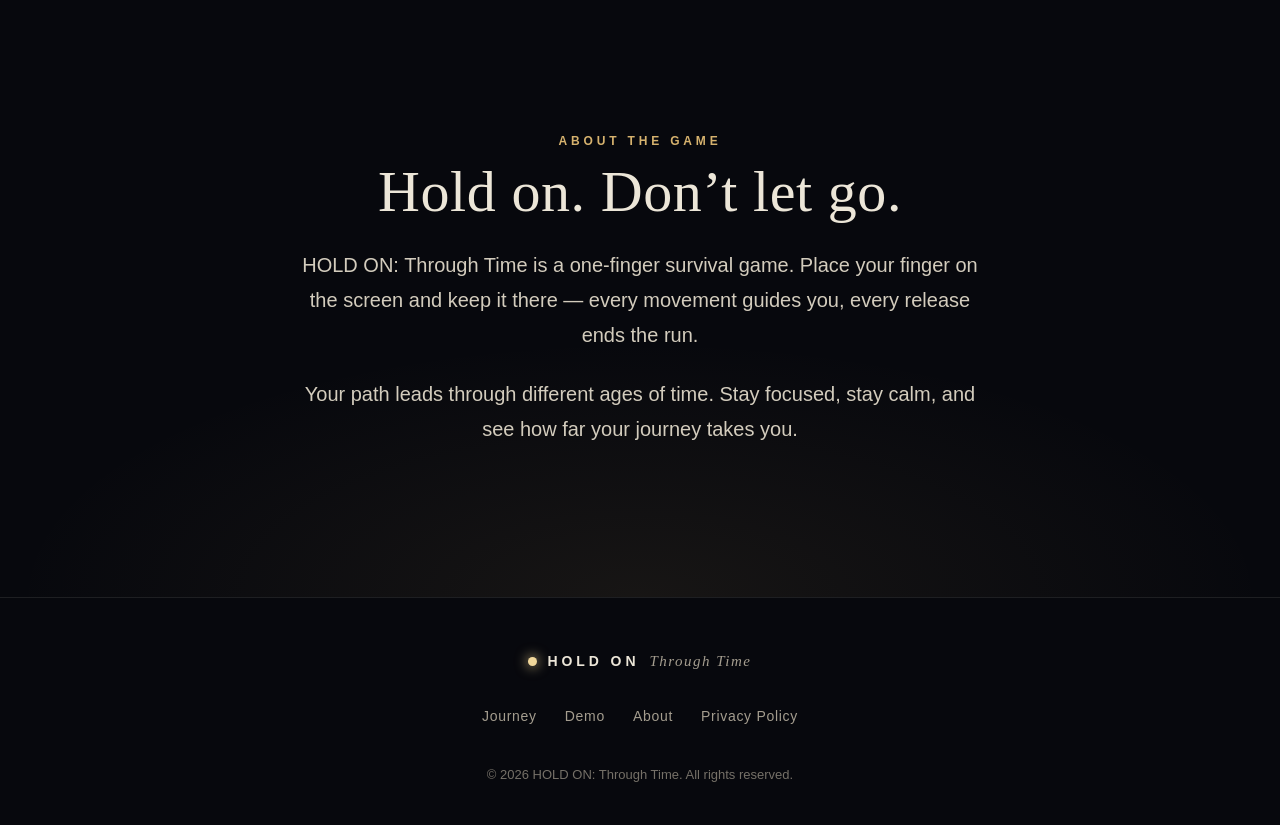
==== commit 8c56c01c: "Add playable browser demo with animated preview" ====
--- a/index.html
+++ b/index.html
@@ -157,17 +157,30 @@
         </div>
 
         <!--
-          Platz für die spätere Browser-Demo. Die Demo wird später als eigenes Paket hier eingebunden,
-          z. B. als <iframe src="demo/"> im Element #demo-stage. Bis dahin: nur der Hinweis.
+          Browser-Demo (Build aus dem Spiel-Repository, npm run build:demo), auch direkt unter demo/ erreichbar.
+          Vor dem Klick: nur eine gezeichnete Urozean-Vorschau (assets/js/demo-embed.js), KEIN Spielcode, kein Ton.
+          Erst "Demo spielen" lädt die echte Demo als iframe in die Spalte und blendet die Vorschau aus.
+          Links und rechts: dezente Animationen zum aktuellen Zeitalter (assets/js/demo-ambience.js).
+          Ohne JavaScript öffnet der Link die Demo-Seite.
         -->
         <div class="demo-frame reveal">
-          <div class="demo-stage" id="demo-stage" aria-live="polite">
-            <div class="demo-glow" aria-hidden="true"></div>
-            <div class="demo-dot" aria-hidden="true"></div>
-            <p class="demo-label" data-i18n="demo.label">Play Demo</p>
-            <p class="demo-status" data-i18n="demo.status">Coming Later</p>
+          <div class="demo-stage" id="demo-stage">
+            <canvas class="demo-ambience" id="demo-ambience" aria-hidden="true"></canvas>
+            <div class="demo-column" id="demo-column">
+              <canvas class="demo-preview" id="demo-preview" aria-hidden="true"></canvas>
+            </div>
+            <a class="demo-poster demo-link" id="demo-start" href="demo/">
+              <span class="demo-dot" aria-hidden="true"></span>
+              <span class="demo-label demo-button" data-i18n="demo.label">Play Demo</span>
+              <span class="demo-status" data-i18n="demo.status">Free · First 3 Epochs</span>
+            </a>
           </div>
         </div>
+        <p class="demo-tools" id="demo-tools" hidden>
+          <button class="demo-tool" id="demo-close" type="button" data-i18n="demo.close">Close demo</button>
+          <span class="demo-sep" aria-hidden="true">·</span>
+          <a class="demo-tool" href="demo/" data-i18n="demo.open">Open as full page</a>
+        </p>
       </section>
 
       <!-- ========== ABOUT ========== -->
@@ -202,5 +215,7 @@
 
     <script src="assets/js/i18n.js" defer></script>
     <script src="assets/js/main.js" defer></script>
+    <script src="assets/js/demo-ambience.js" defer></script>
+    <script src="assets/js/demo-embed.js" defer></script>
   </body>
 </html>
--- a/assets/css/style.css
+++ b/assets/css/style.css
@@ -847,6 +847,215 @@
   }
 }
 
+/* Browser-Demo im Feld (assets/js/demo-embed.js, demo-ambience.js).
+   Das Feld hat VOR und NACH dem Start dieselbe Grösse: kein Sprung beim Klick.
+   Ebenen: Seiten-Animation (ganzes Feld) < Spalte mit Vorschau bzw. Spiel < dunkle Schicht mit "Demo spielen". */
+.js .demo-stage {
+  display: block;
+  aspect-ratio: auto;
+  height: 760px;
+  height: min(calc(100vh - 150px), 760px);
+  height: min(calc(100svh - 150px), 760px);
+  min-height: 420px;
+}
+
+.demo-ambience {
+  position: absolute;
+  inset: 0;
+  width: 100%;
+  height: 100%;
+  display: block;
+  pointer-events: none;
+}
+
+/* Spalte im Hochformat, mittig (gleiches Format wie das Spiel) */
+.demo-column {
+  position: absolute;
+  top: 0;
+  bottom: 0;
+  left: 50%;
+  height: 100%;
+  aspect-ratio: 3 / 5;
+  max-width: 100%;
+  transform: translateX(-50%);
+  overflow: hidden;
+  background: #051638;
+  box-shadow: 0 0 60px rgba(0, 0, 0, 0.55);
+  touch-action: none;
+  overscroll-behavior: contain;
+}
+
+html:not(.js) .demo-column,
+html:not(.js) .demo-ambience {
+  display: none;
+}
+
+.demo-preview,
+.demo-game {
+  position: absolute;
+  inset: 0;
+  width: 100%;
+  height: 100%;
+  display: block;
+  border: 0;
+}
+
+.demo-preview {
+  transition: opacity 0.7s var(--ease);
+}
+
+.demo-game {
+  opacity: 0;
+  background: #051638;
+  touch-action: none;
+  transition: opacity 0.7s var(--ease);
+}
+
+.demo-stage.is-ready .demo-game {
+  opacity: 1;
+}
+
+.demo-stage.is-ready .demo-preview {
+  opacity: 0;
+}
+
+/* Dunkle, leicht transparente Schicht über dem ganzen Feld mit dem goldenen Knopf */
+.demo-poster {
+  position: absolute;
+  inset: 0;
+  z-index: 2;
+  display: grid;
+  place-content: center;
+  justify-items: center;
+  gap: 6px;
+  transition:
+    opacity 0.6s var(--ease),
+    visibility 0.6s;
+}
+
+.js .demo-poster {
+  background:
+    radial-gradient(55% 40% at 50% 50%, rgba(6, 7, 11, 0.42), rgba(6, 7, 11, 0.2) 70%, rgba(6, 7, 11, 0.42)),
+    rgba(6, 7, 11, 0.08);
+  -webkit-backdrop-filter: blur(1.5px);
+  backdrop-filter: blur(1.5px);
+}
+
+.demo-poster[hidden] {
+  display: none;
+}
+
+/* Nach dem Klick: Knopf zeigt "lädt", Schicht verschwindet erst, wenn das Spiel bereit ist */
+.demo-stage.is-loading .demo-poster {
+  cursor: progress;
+}
+
+.demo-stage.is-loading .demo-button {
+  opacity: 0.55;
+}
+
+.demo-stage.is-ready .demo-poster {
+  opacity: 0;
+  visibility: hidden;
+  pointer-events: none;
+}
+
+.demo-link {
+  color: inherit;
+  text-decoration: none;
+  cursor: pointer;
+  -webkit-tap-highlight-color: transparent;
+}
+
+.demo-link .demo-dot {
+  display: block;
+}
+
+.demo-button {
+  display: inline-block;
+  padding: 0.38em 1.1em 0.42em;
+  border: 1px solid var(--gold);
+  border-radius: 999px;
+  background: rgba(6, 7, 11, 0.55);
+  color: var(--ink);
+  box-shadow: 0 0 34px rgba(214, 178, 110, 0.18);
+  transition:
+    border-color 0.3s var(--ease),
+    background-color 0.3s var(--ease),
+    color 0.3s var(--ease),
+    opacity 0.3s var(--ease);
+}
+
+.demo-link .demo-status {
+  margin-top: 8px;
+  text-shadow: 0 1px 8px rgba(0, 0, 0, 0.8);
+}
+
+.demo-link:hover .demo-button,
+.demo-link:focus-visible .demo-button {
+  border-color: var(--gold-bright);
+  background: rgba(214, 178, 110, 0.16);
+  color: var(--gold-bright);
+}
+
+.demo-link:focus-visible {
+  outline: 2px solid var(--gold-bright);
+  outline-offset: -6px;
+  border-radius: 22px;
+}
+
+.demo-tools {
+  display: flex;
+  justify-content: center;
+  align-items: center;
+  flex-wrap: wrap;
+  gap: 6px 12px;
+  margin: 16px 0 0;
+  font-size: 12px;
+  letter-spacing: 0.18em;
+  text-transform: uppercase;
+  color: var(--muted);
+}
+
+.demo-tools[hidden] {
+  display: none;
+}
+
+.demo-tool {
+  padding: 6px 2px;
+  border: 0;
+  background: none;
+  color: var(--gold);
+  font: inherit;
+  letter-spacing: inherit;
+  text-transform: inherit;
+  text-decoration: none;
+  cursor: pointer;
+}
+
+.demo-tool:hover {
+  color: var(--gold-bright);
+}
+
+@media (max-width: 640px) {
+  .js .demo-stage {
+    aspect-ratio: auto;
+    height: 720px;
+    height: min(calc(100vh - 120px), 720px);
+    height: min(calc(100svh - 120px), 720px);
+  }
+
+  /* Auf dem Handy füllt die Spalte die ganze Breite des Felds (keine Seitenstreifen) */
+  .demo-column {
+    left: 0;
+    right: 0;
+    width: 100%;
+    aspect-ratio: auto;
+    transform: none;
+    box-shadow: none;
+  }
+}
+
 /* ---------- About ---------- */
 
 .about {
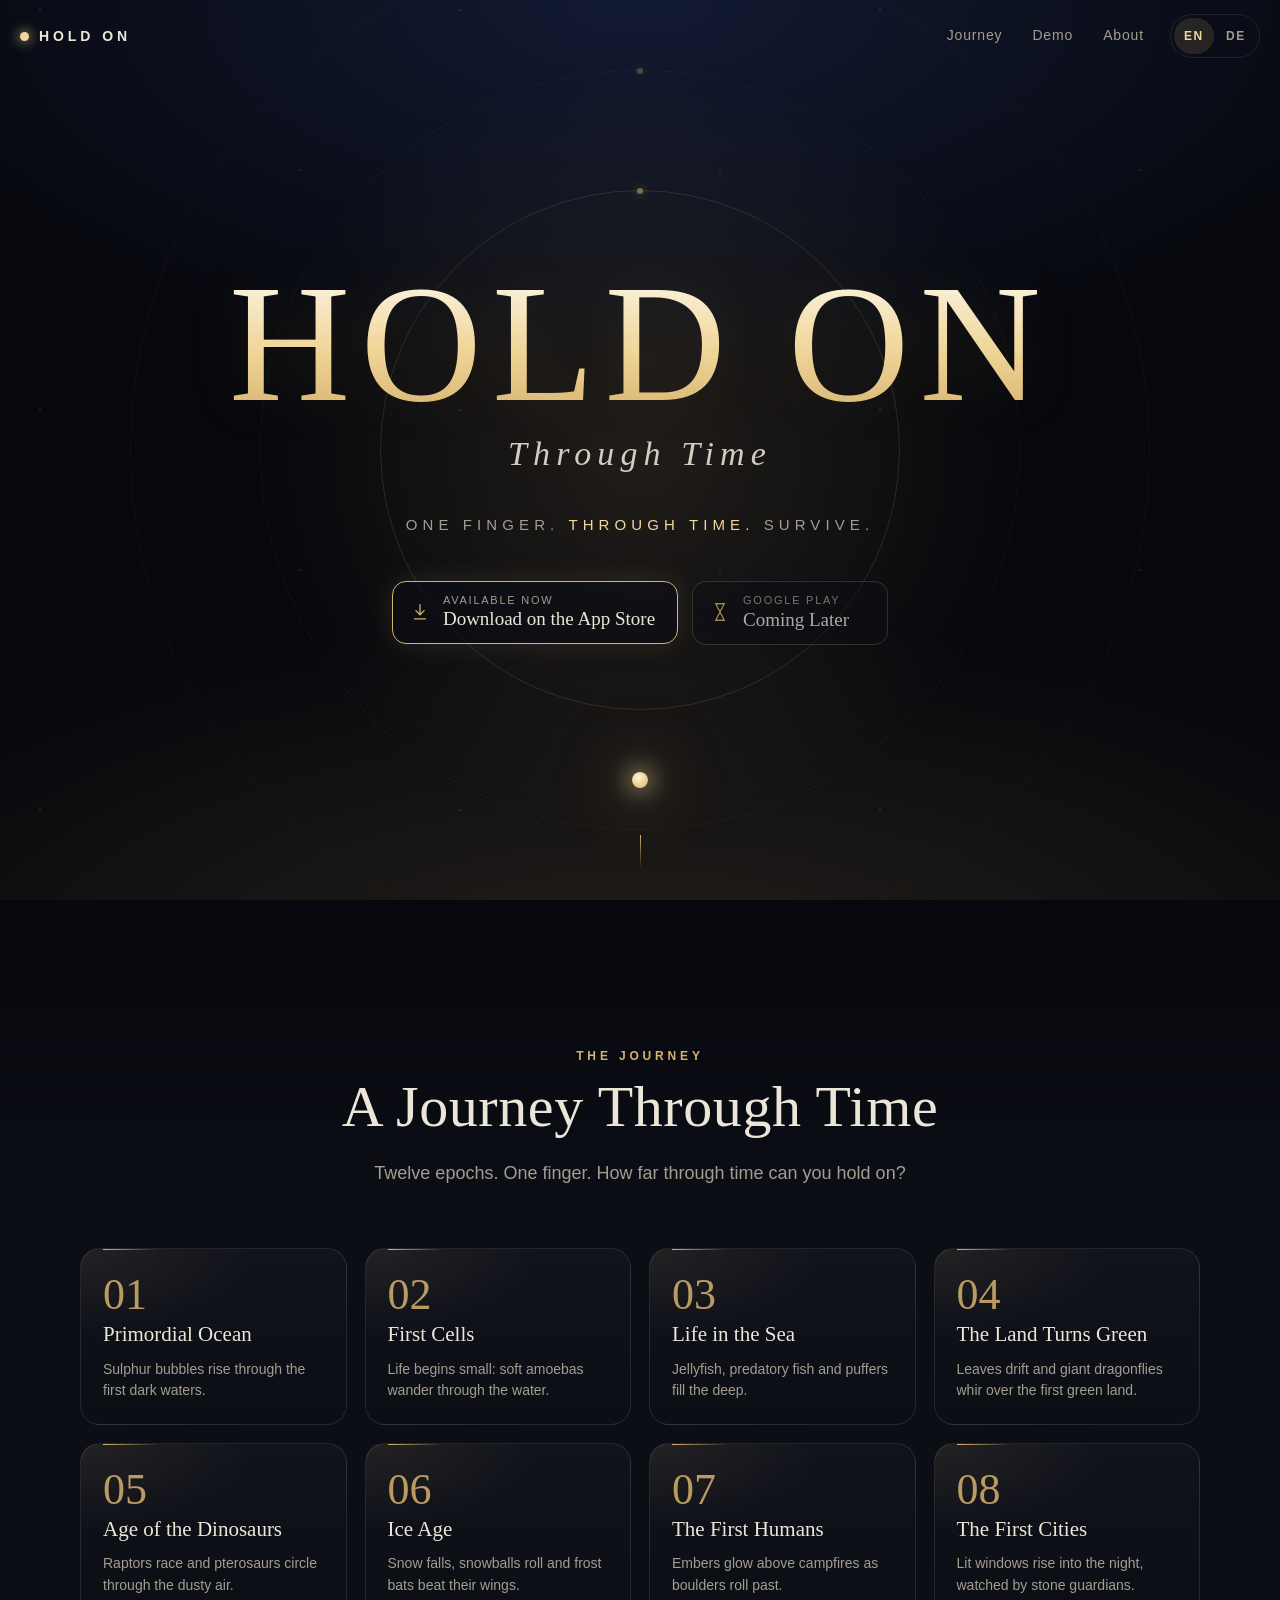
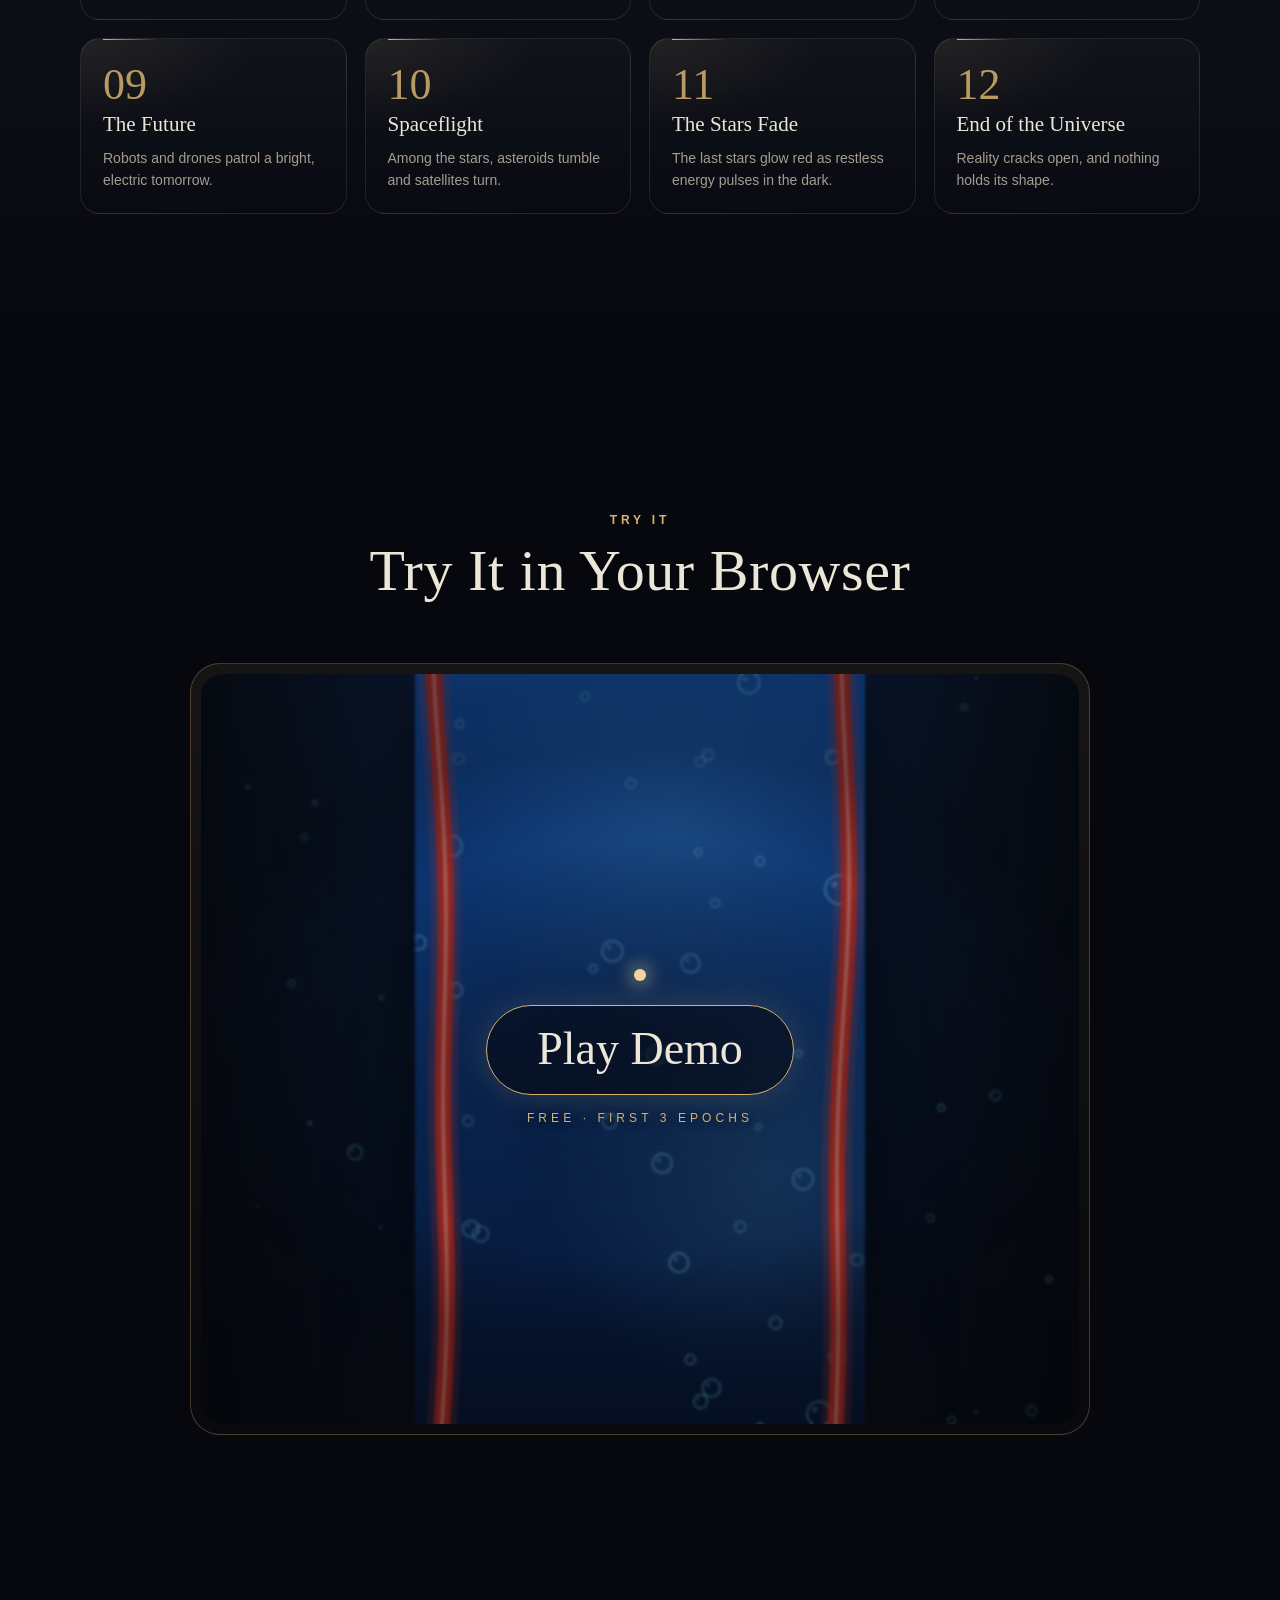
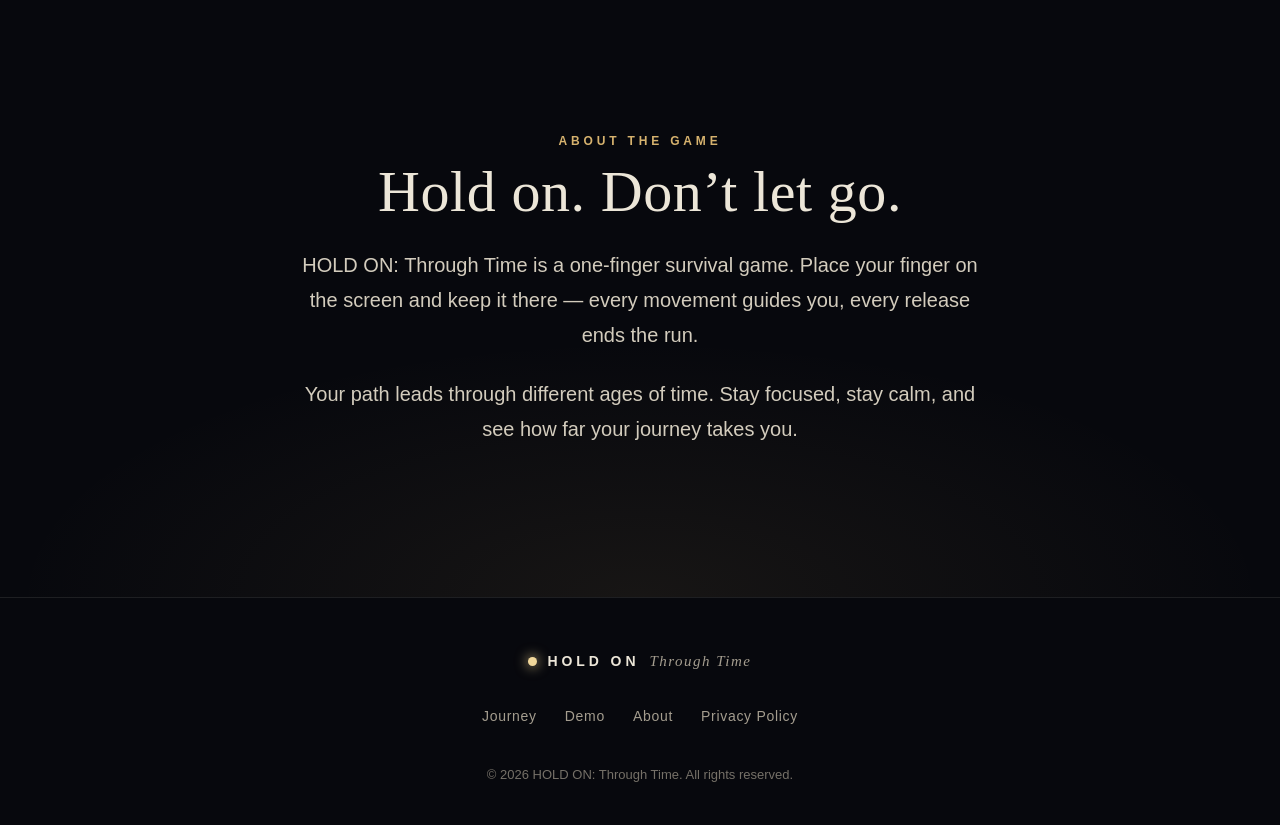
==== commit 0a4288f2: "Release: Add App Store download links" ====
--- a/index.html
+++ b/index.html
@@ -55,10 +55,12 @@
           <p class="claim" data-i18n-html="hero.claim">One Finger. <span>Through Time.</span> Survive.</p>
 
           <ul class="stores" aria-label="Availability" data-i18n-label="stores.label">
-            <li class="store">
-              <svg class="store-icon" viewBox="0 0 24 24" aria-hidden="true"><path d="M7 3h10M7 21h10M8 3c0 4 3 5.5 4 9-1 3.5-4 5-4 9M16 3c0 4-3 5.5-4 9 1 3.5 4 5 4 9" /></svg>
-              <!-- Offizielle Badges von Apple erst mit echtem App-Store-Link (Markenrichtlinien) -->
-              <span class="store-text"><small>App Store</small><strong data-i18n="stores.soon">Coming Soon</strong></span>
+            <li>
+              <!-- Offizieller App-Store-Eintrag (seit der Veröffentlichung). Gestaltung passend zur Website. -->
+              <a class="store store-live" href="https://apps.apple.com/app/id6834605793" target="_blank" rel="noopener">
+                <svg class="store-icon" viewBox="0 0 24 24" aria-hidden="true"><path d="M12 4v11M7.5 10.5 12 15l4.5-4.5M6 19.5h12" /></svg>
+                <span class="store-text"><small data-i18n="stores.available">Available now</small><strong data-i18n="stores.download">Download on the App Store</strong></span>
+              </a>
             </li>
             <li class="store store-later">
               <svg class="store-icon" viewBox="0 0 24 24" aria-hidden="true"><path d="M7 3h10M7 21h10M8 3c0 4 3 5.5 4 9-1 3.5-4 5-4 9M16 3c0 4-3 5.5-4 9 1 3.5 4 5 4 9" /></svg>
--- a/assets/css/style.css
+++ b/assets/css/style.css
@@ -546,6 +546,32 @@
   opacity: 0.72;
 }
 
+/* Aktiver App-Store-Knopf (seit der Veröffentlichung) */
+a.store {
+  color: inherit;
+  text-decoration: none;
+  transition:
+    border-color 0.3s var(--ease),
+    background-color 0.3s var(--ease),
+    box-shadow 0.3s var(--ease);
+}
+
+.store-live {
+  border-color: var(--gold);
+  box-shadow: 0 0 28px rgba(214, 178, 110, 0.14);
+}
+
+.store-live:hover,
+.store-live:focus-visible {
+  border-color: var(--gold-bright);
+  background: rgba(214, 178, 110, 0.12);
+}
+
+.store-live:hover .store-text strong,
+.store-live:focus-visible .store-text strong {
+  color: var(--gold-bright);
+}
+
 .scroll-cue {
   position: absolute;
   bottom: calc(26px + env(safe-area-inset-bottom, 0px));
